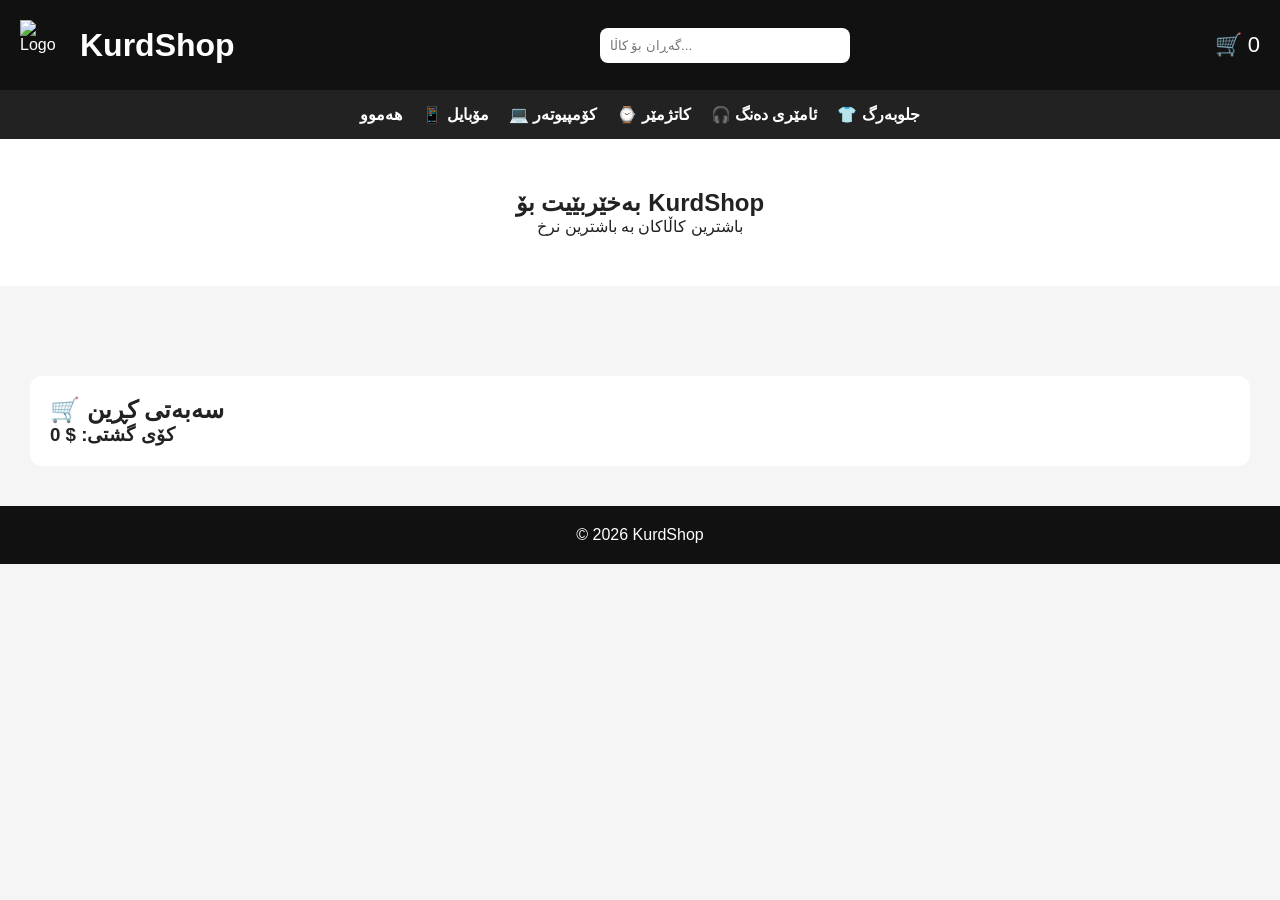
==== index.html @ cb3409f1 "Fix script and admin" ====
<!DOCTYPE html>
<html lang="ku">
<head>
    <meta charset="UTF-8">
    <meta name="viewport" content="width=device-width, initial-scale=1.0">
    <title>KurdShop</title>

    <link rel="stylesheet" href="style.css">
</head>

<body>

<header>

    <div class="logo">
        <img src="images/logo.png" alt="Logo">
        <h1>KurdShop</h1>
    </div>

    <div class="search">
        <input
            type="text"
            id="searchInput"
            placeholder="گەڕان بۆ کاڵا..."
        >
    </div>

    <div class="cart">
        🛒 <span id="cart-count">0</span>
    </div>

</header>

<nav class="menu">

<a href="#" data-filter="all">هەموو</a>

<a href="#" data-filter="مۆبایل">📱 مۆبایل</a>

<a href="#" data-filter="کۆمپیوتەر">💻 کۆمپیوتەر</a>

<a href="#" data-filter="کاتژمێر">⌚ کاتژمێر</a>

<a href="#" data-filter="ئامێری دەنگ">🎧 ئامێری دەنگ</a>

<a href="#" data-filter="جلوبەرگ">👕 جلوبەرگ</a>

</nav>

<section class="hero">

<h2>بەخێربێیت بۆ KurdShop</h2>

<p>باشترین کاڵاکان بە باشترین نرخ</p>

</section>

<main>

<div id="products" class="products">

</div>

</main>

<section class="cart-box">

<h2>🛒 سەبەتی کڕین</h2>

<ul id="cart-items"></ul>

<h3>

کۆی گشتی:

$

<span id="total-price">

0

</span>

</h3>

</section>

<footer>

<p>

© 2026 KurdShop

</p>

</footer>

<script type="module" src="script.js"></script>

</body>

</html>
---- style.css ----
*{
    margin:0;
    padding:0;
    box-sizing:border-box;
    font-family:Arial,sans-serif;
}

body{
    background:#f5f5f5;
    color:#222;
}

header{
    display:flex;
    justify-content:space-between;
    align-items:center;
    padding:20px;
    background:#111;
    color:#fff;
}

.logo{
    display:flex;
    align-items:center;
    gap:10px;
}

.logo img{
    width:50px;
    height:50px;
}

.search input{
    width:250px;
    padding:10px;
    border:none;
    border-radius:8px;
}

.cart{
    font-size:22px;
}

.menu{
    display:flex;
    justify-content:center;
    gap:20px;
    background:#222;
    padding:15px;
}

.menu a{
    color:white;
    text-decoration:none;
    font-weight:bold;
}

.hero{
    text-align:center;
    padding:50px 20px;
    background:#ffffff;
}

.products{
    display:grid;
    grid-template-columns:repeat(auto-fit,minmax(250px,1fr));
    gap:20px;
    padding:30px;
}
.product{
    background:white;
    border-radius:12px;
    padding:15px;
    text-align:center;
    box-shadow:0 2px 8px rgba(0,0,0,.1);
    transition:.3s;
    position:relative;
}

.product:hover{
    transform:translateY(-5px);
}

.product img{
    width:100%;
    height:220px;
    object-fit:cover;
    border-radius:10px;
}

.product h2{
    margin:15px 0;
    font-size:20px;
}

.product p{
    font-size:18px;
    color:#27ae60;
    font-weight:bold;
}

.add-cart{
    width:100%;
    margin-top:15px;
    padding:12px;
    border:none;
    border-radius:8px;
    background:#007bff;
    color:white;
    cursor:pointer;
    font-size:16px;
}

.add-cart:hover{
    background:#0056b3;
}

.favorite{
    position:absolute;
    top:10px;
    right:10px;
    font-size:24px;
    cursor:pointer;
}

.cart-box{
    background:white;
    margin:30px;
    padding:20px;
    border-radius:12px;
}

footer{
    background:#111;
    color:white;
    text-align:center;
    padding:20px;
    margin-top:40px;
}

@media(max-width:768px){

header{
    flex-direction:column;
    gap:15px;
}

.search input{
    width:100%;
}

.menu{
    flex-wrap:wrap;
}

.products{
    grid-template-columns:1fr;
}

}
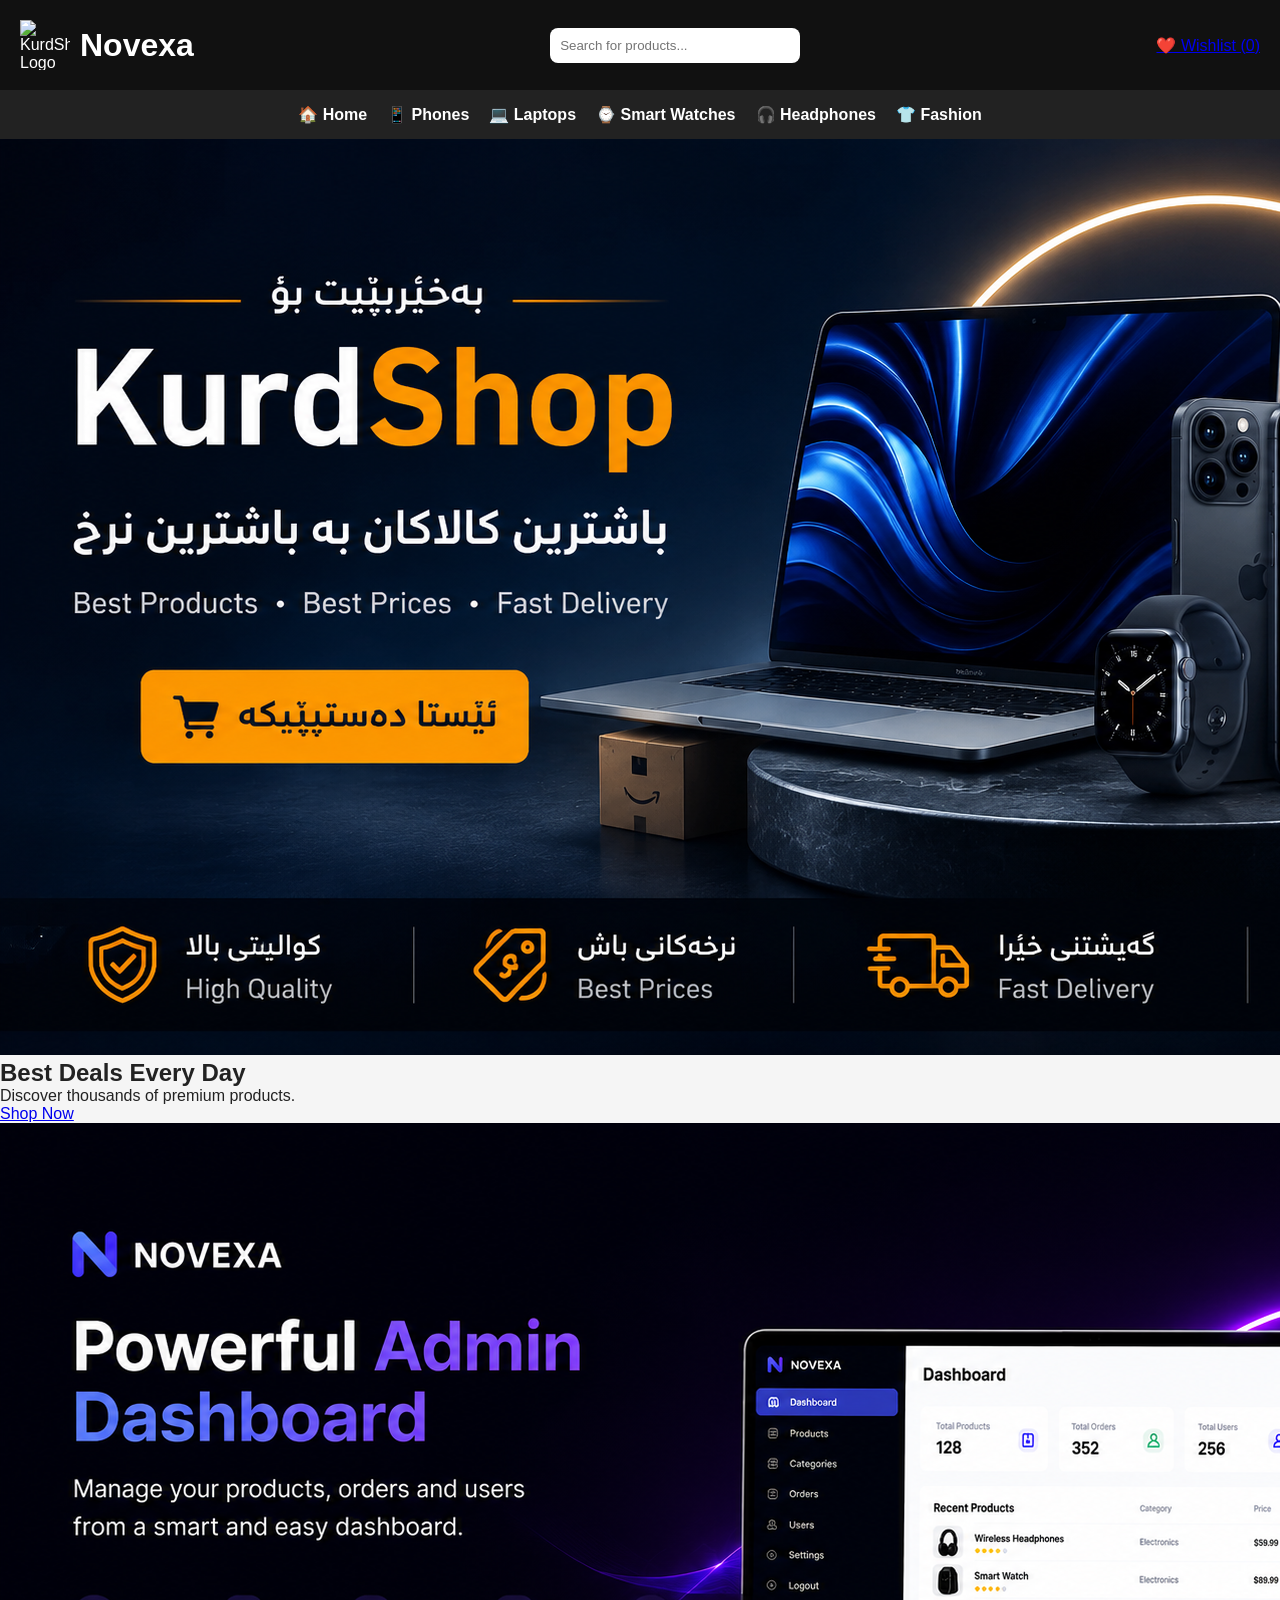
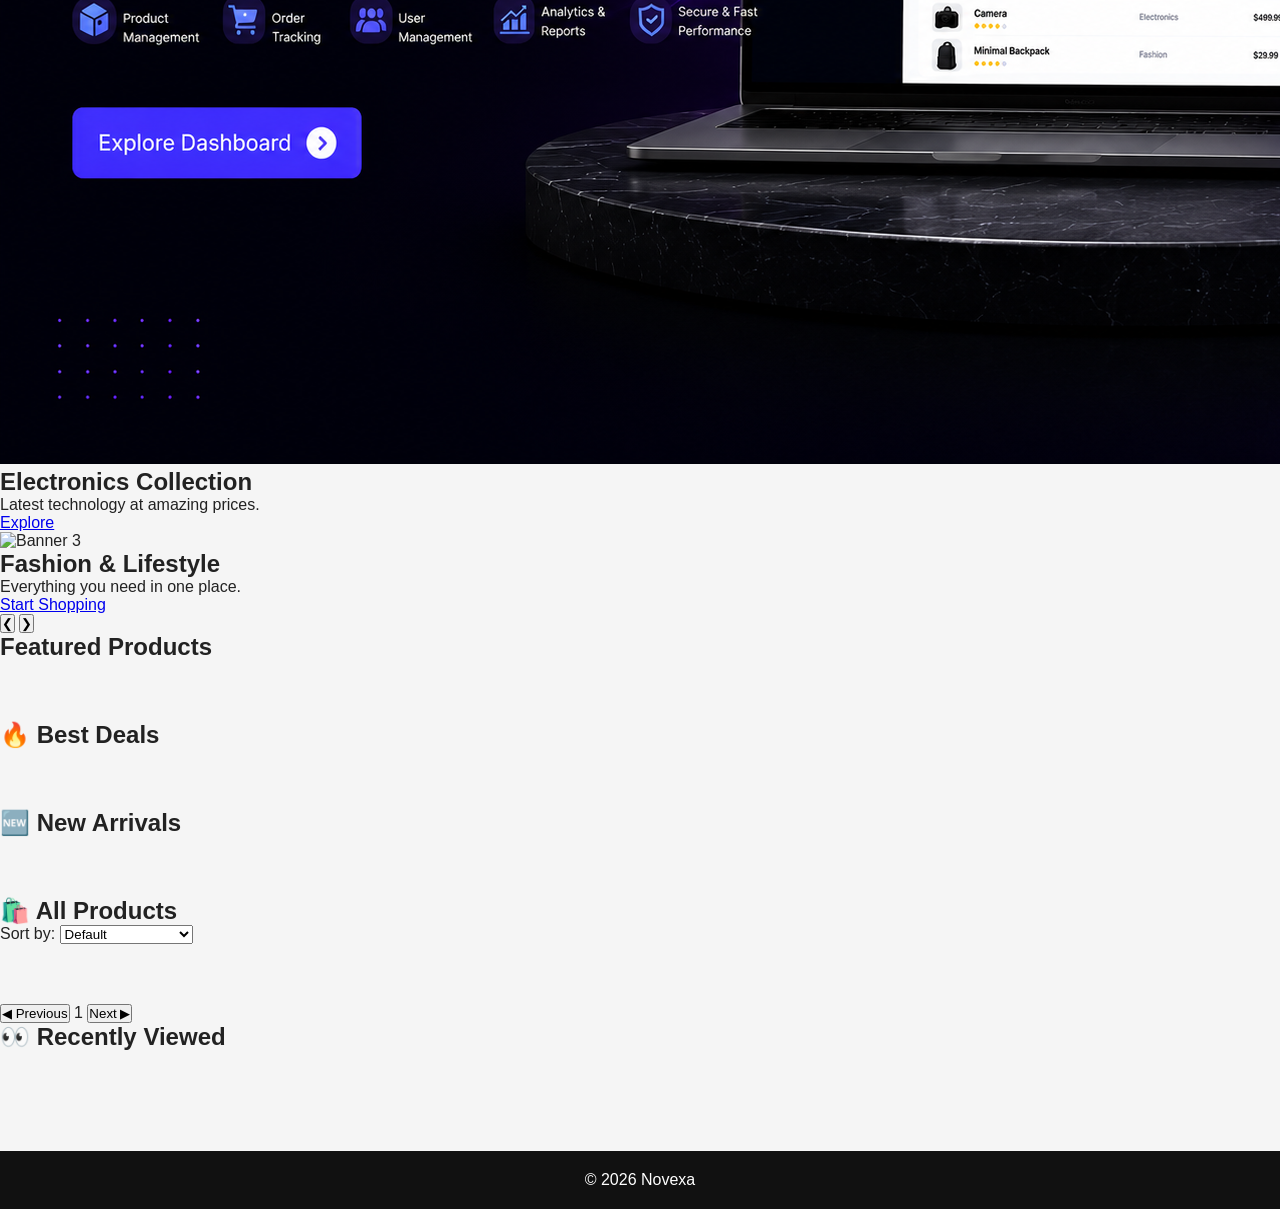
==== commit 1a332eb3: "git add. git commit -m "add recently viewed products feature"" ====
--- a/index.html
+++ b/index.html
@@ -3,7 +3,7 @@
 <head>
     <meta charset="UTF-8">
     <meta name="viewport" content="width=device-width, initial-scale=1.0">
-    <title>KurdShop</title>
+    <title>Novexa</title>
 
     <link rel="stylesheet" href="style.css">
 </head>
@@ -13,83 +13,192 @@
 <header>
 
     <div class="logo">
-        <img src="images/logo.png" alt="Logo">
-        <h1>KurdShop</h1>
+
+        <img src="images/logo.png" alt="KurdShop Logo">
+
+        <h1>Novexa</h1>
+
     </div>
 
     <div class="search">
+
         <input
             type="text"
             id="searchInput"
-            placeholder="گەڕان بۆ کاڵا..."
+            placeholder="Search for products..."
         >
-    </div>
-
-    <div class="cart">
-        🛒 <span id="cart-count">0</span>
+
+    </div>
+
+    <div class="header-actions">
+
+        <a href="wishlist.html" class="header-btn" id="wishlistLink">
+            ❤️ Wishlist (<span id="wishlistCount">0</span>)
+        </a>
+
     </div>
 
 </header>
 
 <nav class="menu">
 
-<a href="#" data-filter="all">هەموو</a>
-
-<a href="#" data-filter="مۆبایل">📱 مۆبایل</a>
-
-<a href="#" data-filter="کۆمپیوتەر">💻 کۆمپیوتەر</a>
-
-<a href="#" data-filter="کاتژمێر">⌚ کاتژمێر</a>
-
-<a href="#" data-filter="ئامێری دەنگ">🎧 ئامێری دەنگ</a>
-
-<a href="#" data-filter="جلوبەرگ">👕 جلوبەرگ</a>
+<a href="#" data-filter="all">🏠 Home</a>
+
+<a href="#" data-filter="Phones">📱 Phones</a>
+
+<a href="#" data-filter="Laptops">💻 Laptops</a>
+
+<a href="#" data-filter="Smart Watches">⌚ Smart Watches</a>
+
+<a href="#" data-filter="Headphones">🎧 Headphones</a>
+
+<a href="#" data-filter="Fashion">👕 Fashion</a>
 
 </nav>
 
-<section class="hero">
-
-<h2>بەخێربێیت بۆ KurdShop</h2>
-
-<p>باشترین کاڵاکان بە باشترین نرخ</p>
-
-</section>
-
+<section class="hero-slider">
+
+    <div class="slide active">
+        <img src="images/banner1.png" alt="Banner 1">
+
+        <div class="hero-content">
+            <h1>Best Deals Every Day</h1>
+            <p>Discover thousands of premium products.</p>
+
+            <a href="#products" class="hero-btn">
+                Shop Now
+            </a>
+        </div>
+    </div>
+
+    <div class="slide">
+        <img src="images/banner2.png" alt="Banner 2">
+
+        <div class="hero-content">
+            <h1>Electronics Collection</h1>
+            <p>Latest technology at amazing prices.</p>
+
+            <a href="#products" class="hero-btn">
+                Explore
+            </a>
+        </div>
+    </div>
+
+    <div class="slide">
+        <img src="images/banner3.png" alt="Banner 3">
+
+        <div class="hero-content">
+            <h1>Fashion & Lifestyle</h1>
+            <p>Everything you need in one place.</p>
+
+            <a href="#products" class="hero-btn">
+                Start Shopping
+            </a>
+        </div>
+    </div>
+
+    <button class="prev">&#10094;</button>
+    <button class="next">&#10095;</button>
+
+</section>
+
+
+<section class="featured">
+
+    <h2 class="section-title">Featured Products</h2>
+
+    <div id="featuredProducts" class="products">
+
+    </div>
+
+</section>
+
+
+
+<section class="best-deals">
+
+    <h2>🔥 Best Deals</h2>
+
+    <div id="bestDeals" class="products">
+
+    </div>
+
+</section>
+
+<section class="new-arrivals">
+
+    <h2>🆕 New Arrivals</h2>
+
+    <div id="newArrivals" class="products">
+
+    </div>
+
+</section>
 <main>
 
-<div id="products" class="products">
-
-</div>
+<section class="all-products">
+    <h2 class="section-title">🛍️ All Products</h2>
+
+    <div class="sort-bar">
+
+        <label for="sortProducts">Sort by:</label>
+
+        <select id="sortProducts">
+
+            <option value="default">Default</option>
+
+            <option value="price-low">Price: Low → High</option>
+
+            <option value="price-high">Price: High → Low</option>
+
+            <option value="name-asc">Name: A → Z</option>
+
+            <option value="name-desc">Name: Z → A</option>
+
+        </select>
+
+    </div>
+
+    <div id="products" class="products">
+
+    </div>
+
+    <div class="pagination">
+
+        <button id="prevPage">
+            ◀ Previous
+        </button>
+
+        <span id="pageNumber">
+            1
+        </span>
+
+        <button id="nextPage">
+            Next ▶
+        </button>
+
+    </div>
+
+</section>
+<section class="recently-viewed">
+
+    <h2>👀 Recently Viewed</h2>
+
+    <div id="recentlyViewedProducts" class="products">
+
+    </div>
+
+</section>
 
 </main>
 
-<section class="cart-box">
-
-<h2>🛒 سەبەتی کڕین</h2>
-
-<ul id="cart-items"></ul>
-
-<h3>
-
-کۆی گشتی:
-
-$
-
-<span id="total-price">
-
-0
-
-</span>
-
-</h3>
-
-</section>
+
 
 <footer>
 
 <p>
 
-© 2026 KurdShop
+© 2026 Novexa
 
 </p>
 
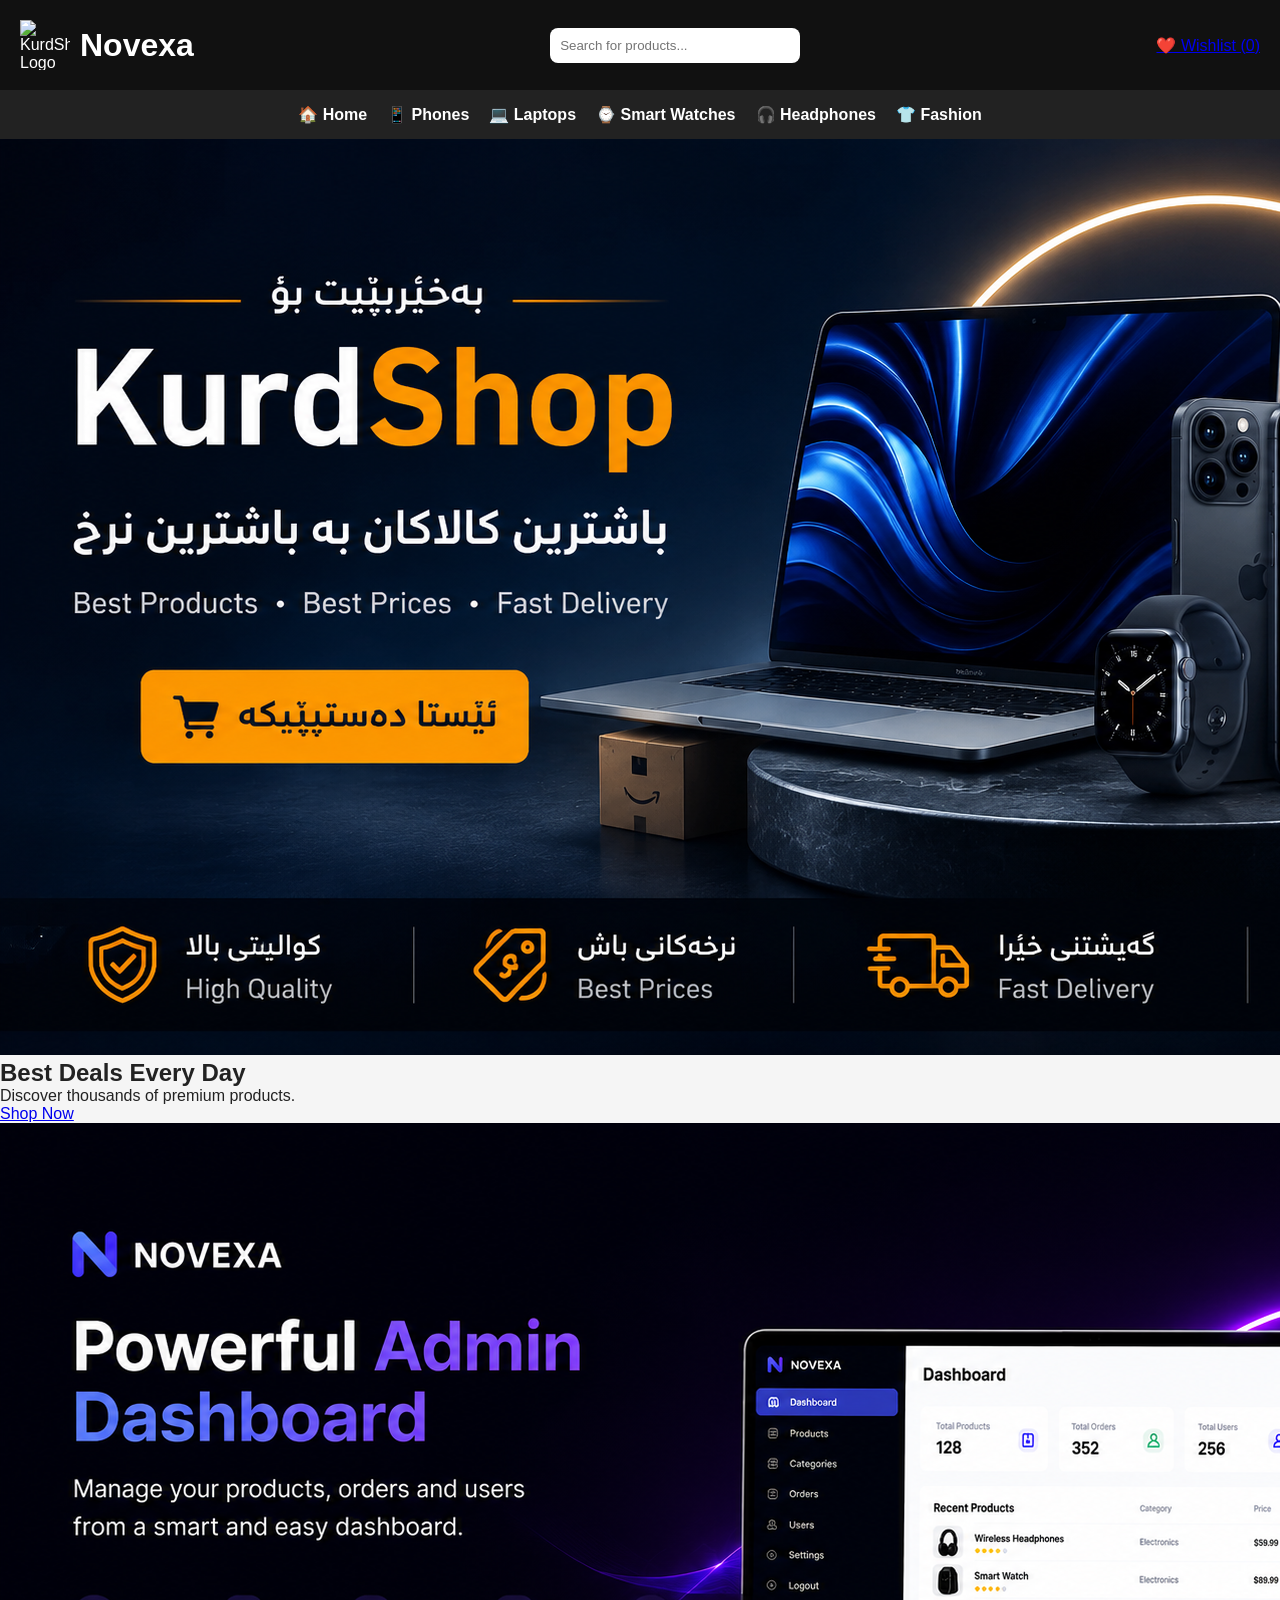
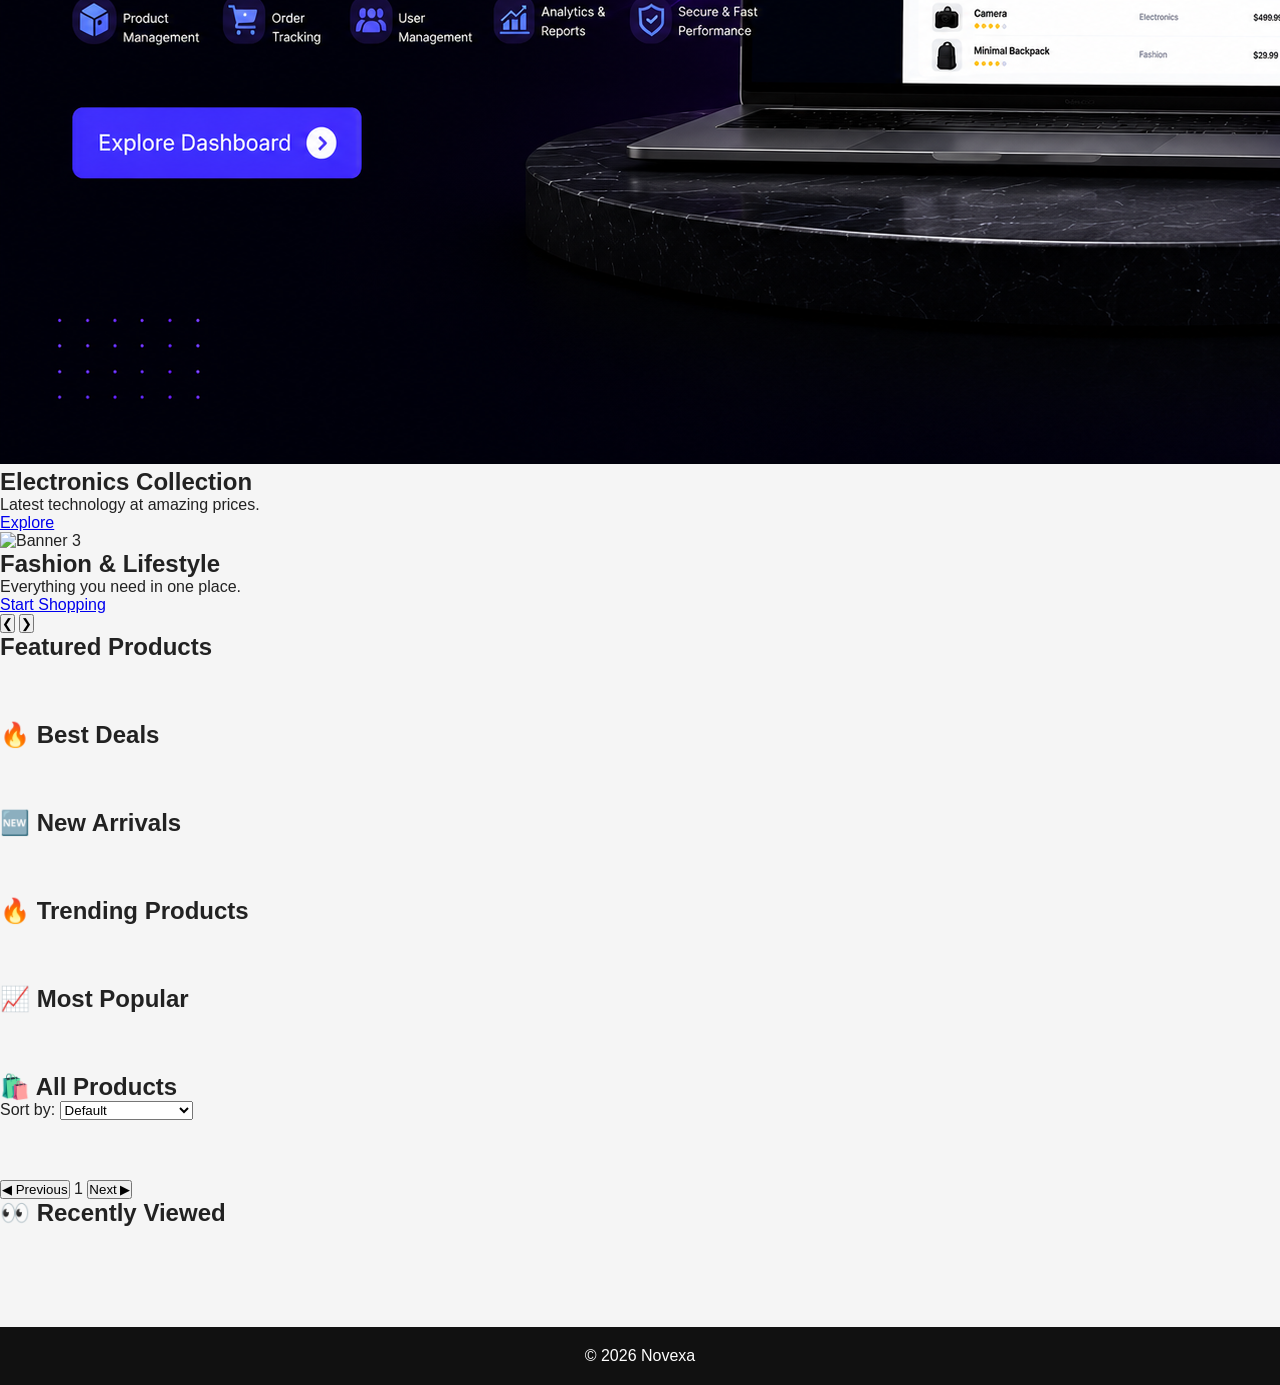
==== commit 1dc0b030: "git add. git commit -m "add most popular products section based on click count" add push origin main" ====
--- a/index.html
+++ b/index.html
@@ -2,10 +2,35 @@
 <html lang="ku">
 <head>
     <meta charset="UTF-8">
+
     <meta name="viewport" content="width=device-width, initial-scale=1.0">
-    <title>Novexa</title>
-
+    
+    <title>Novexa | Best Deals on Amazon & AliExpress Products</title>
+
+    <meta name="description" content="Discover the best Amazon and AliExpress deals with Novexa. Compare products, find top offers, and shop smarter.">
+
+    <meta name="keywords" content="Novexa, Amazon Deals, AliExpress Deals, Best Products, Online Shopping, Affiliate Marketplace">
+
+    <meta name="author" content="Novexa">
+
+    <meta name="robots" content="index, follow">
+
+    <meta property="og:type" content="website">
+
+    <meta property="og:title" content="Novexa | Best Deals on Amazon & AliExpress Products">
+
+    <meta property="og:description" content="Discover the best Amazon and AliExpress deals with Novexa.">
+
+    <meta property="og:image" content="images/logo.png">
+
+    <meta property="og:url" content="https://YOUR-DOMAIN.com">
+
+    <meta property="og:site_name" content="Novexa">
+
+    <link rel="icon" type="image/png" href="images/logo.png">
     <link rel="stylesheet" href="style.css">
+    <link rel="preconnect" href="https://fonts.googleapis.com">
+    <link rel="preconnect" href="https://fonts.gstatic.com" crossorigin>
 </head>
 
 <body>
@@ -136,6 +161,22 @@
 </section>
 <main>
 
+<section class="trending-products">
+
+    <h2 class="section-title">🔥 Trending Products</h2>
+
+    <div id="trendingProducts" class="products">
+
+    </div>
+
+</section>
+<section class="popular-products">
+
+    <h2 class="section-title">📈 Most Popular</h2>
+
+    <div id="popularProducts" class="products"></div>
+
+</section>
 <section class="all-products">
     <h2 class="section-title">🛍️ All Products</h2>
 
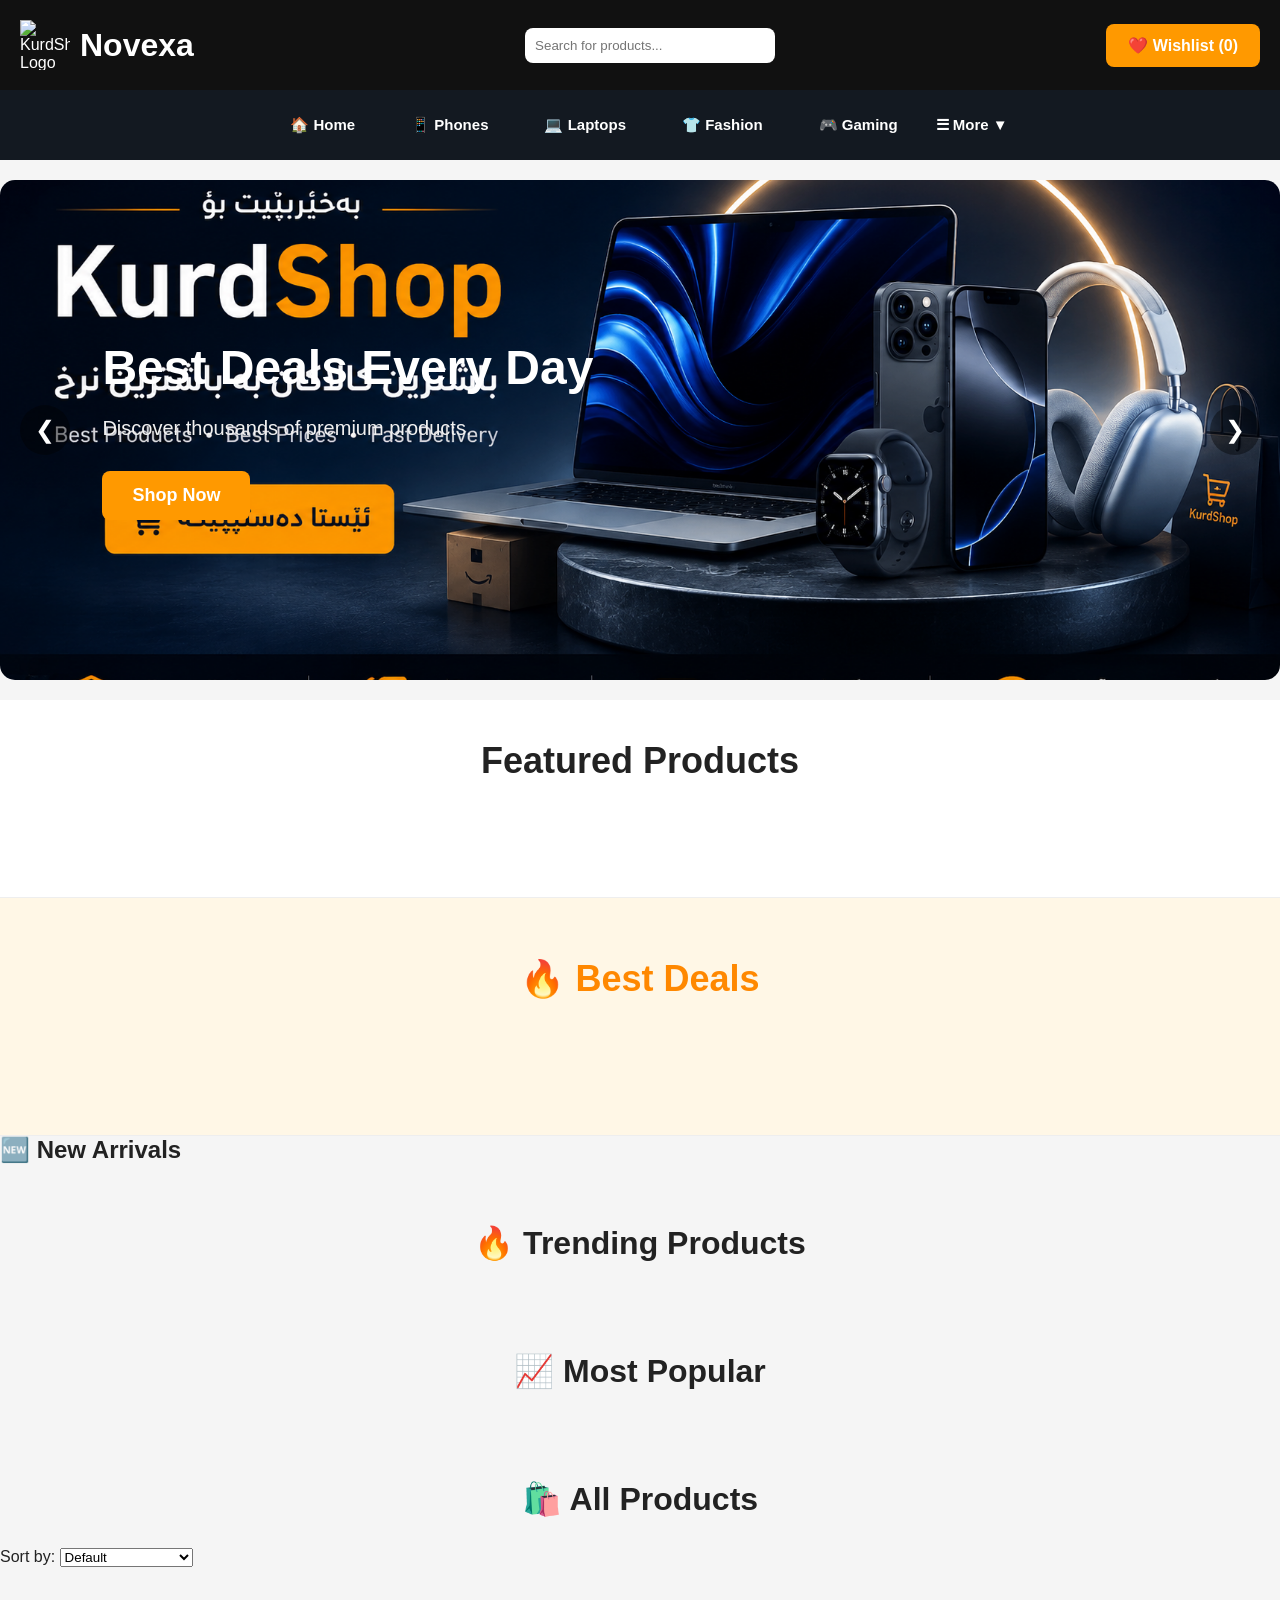
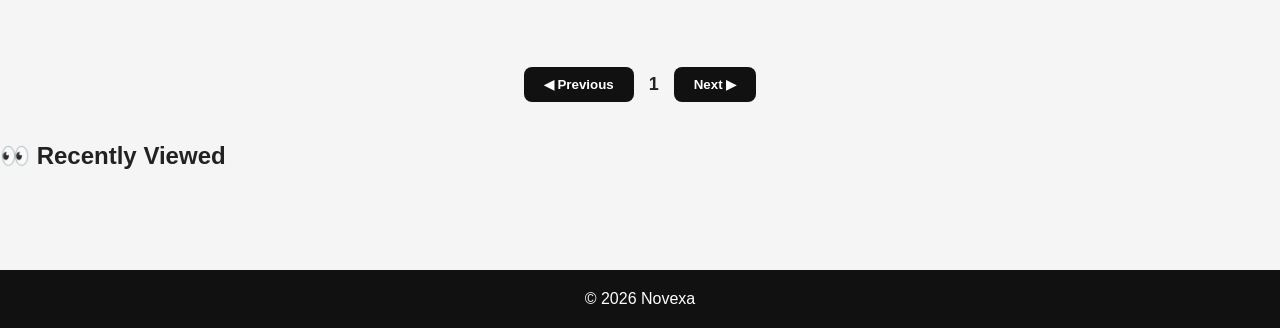
==== commit b2d98fd9: "add More dropdown toggle behavior" ====
--- a/index.html
+++ b/index.html
@@ -67,17 +67,61 @@
 
 <nav class="menu">
 
-<a href="#" data-filter="all">🏠 Home</a>
-
-<a href="#" data-filter="Phones">📱 Phones</a>
-
-<a href="#" data-filter="Laptops">💻 Laptops</a>
-
-<a href="#" data-filter="Smart Watches">⌚ Smart Watches</a>
-
-<a href="#" data-filter="Headphones">🎧 Headphones</a>
-
-<a href="#" data-filter="Fashion">👕 Fashion</a>
+    <a href="#" data-filter="all">🏠 Home</a>
+
+    <a href="#" data-filter="Phones">📱 Phones</a>
+
+    <a href="#" data-filter="Laptops">💻 Laptops</a>
+
+    <a href="#" data-filter="Fashion">👕 Fashion</a>
+
+    <a href="#" data-filter="Gaming">🎮 Gaming</a>
+
+    <div class="dropdown">
+
+        <button id="moreBtn" class="dropbtn" type="button">
+            ☰ More ▼
+        </button>
+
+        <div class="dropdown-content">
+
+            <a href="#" data-filter="Smart Watches">⌚ Smart Watches</a>
+
+            <a href="#" data-filter="Headphones">🎧 Audio</a>
+
+            <a href="#" data-filter="Cameras">📷 Cameras</a>
+
+            <a href="#" data-filter="PC Accessories">🖥️ PC Accessories</a>
+
+            <a href="#" data-filter="Shoes">👟 Shoes</a>
+
+            <a href="#" data-filter="Bags">👜 Bags</a>
+
+            <a href="#" data-filter="Beauty">💄 Beauty</a>
+
+            <a href="#" data-filter="Home & Kitchen">🏡 Home & Kitchen</a>
+
+            <a href="#" data-filter="Furniture">🪑 Furniture</a>
+
+            <a href="#" data-filter="Sports">🏋️ Sports</a>
+
+            <a href="#" data-filter="Toys">🧸 Toys</a>
+
+            <a href="#" data-filter="Books">📚 Books</a>
+
+            <a href="#" data-filter="Baby">👶 Baby</a>
+
+            <a href="#" data-filter="Pet Supplies">🐶 Pet Supplies</a>
+
+            <a href="#" data-filter="Automotive">🚗 Automotive</a>
+
+            <a href="#" data-filter="TVs">📺 TVs</a>
+
+            <a href="#" data-filter="Deals">⚡ Deals</a>
+
+        </div>
+
+    </div>
 
 </nav>
 
--- a/style.css
+++ b/style.css
@@ -29,6 +29,15 @@
     width:50px;
     height:50px;
 }
+.logo a{
+    display:flex;
+    align-items:center;
+}
+
+.logo img{
+    object-fit:contain;
+    flex-shrink:0;
+}
 
 .search input{
     width:250px;
@@ -81,11 +90,16 @@
     transform:translateY(-5px);
 }
 
-.product img{
-    width:100%;
-    height:220px;
-    object-fit:cover;
-    border-radius:10px;
+.product img {
+    width: 100%;
+    height: 220px;
+    object-fit: contain;
+    border-radius: 10px;
+    transition: transform 0.3s ease;
+}
+
+.product img:hover {
+    transform: scale(1.05);
 }
 
 .product h2{
@@ -157,4 +171,610 @@
     grid-template-columns:1fr;
 }
 
+}
+#dashboard{
+    display:grid;
+    grid-template-columns:repeat(auto-fit,minmax(180px,1fr));
+    gap:20px;
+    margin:25px 0;
+}
+
+.card{
+    background:#fff;
+    border-radius:12px;
+    padding:20px;
+    text-align:center;
+    box-shadow:0 5px 15px rgba(0,0,0,.1);
+    transition:.3s;
+}
+
+.card:hover{
+    transform:translateY(-5px);
+}
+
+.card h3{
+    margin:0;
+    color:#666;
+    font-size:16px;
+}
+
+.card h2{
+    margin-top:12px;
+    font-size:32px;
+    color:#007bff;
+}
+.buy-btn{
+    display:block;
+    background:#ff9900;
+    color:#fff;
+    text-decoration:none;
+    padding:12px;
+    border-radius:8px;
+    text-align:center;
+    font-weight:bold;
+    margin-top:10px;
+}
+
+.buy-btn:hover{
+    background:#e68a00;
+}
+.hero{
+    width:100%;
+    min-height:500px;
+    background:linear-gradient(rgba(0,0,0,.55),rgba(0,0,0,.55)),
+    url("images/banner.jpg");
+    background-size:cover;
+    background-position:center;
+    display:flex;
+    align-items:center;
+    justify-content:center;
+    text-align:center;
+    padding:40px;
+}
+
+.hero-content{
+    max-width:700px;
+    color:#fff;
+}
+
+.hero-content h1{
+    font-size:52px;
+    margin-bottom:20px;
+    font-weight:700;
+}
+
+.hero-content p{
+    font-size:20px;
+    line-height:1.8;
+    margin-bottom:35px;
+    color:#f1f1f1;
+}
+
+.hero-btn{
+    display:inline-block;
+    background:#ff9900;
+    color:#fff;
+    text-decoration:none;
+    padding:16px 38px;
+    border-radius:10px;
+    font-size:18px;
+    font-weight:bold;
+    transition:.3s;
+}
+
+.hero-btn:hover{
+    background:#e68a00;
+    transform:translateY(-3px);
+}
+.header-actions{
+    display:flex;
+    align-items:center;
+    gap:15px;
+}
+
+.header-btn{
+    text-decoration:none;
+    color:#fff;
+    background:#ff9900;
+    padding:12px 22px;
+    border-radius:8px;
+    font-weight:bold;
+    transition:.3s;
+}
+
+.header-btn:hover{
+    background:#e68a00;
+}
+.menu{
+    display:flex;
+    justify-content:center;
+    align-items:center;
+    gap:25px;
+    background:#131921;
+    padding:16px 20px;
+    overflow-x:auto;
+}
+
+.menu a{
+    color:#fff;
+    text-decoration:none;
+    font-size:16px;
+    font-weight:600;
+    padding:10px 18px;
+    border-radius:8px;
+    transition:.3s;
+    white-space:nowrap;
+}
+
+.menu a:hover{
+    background:#ff9900;
+    color:#fff;
+    transform:translateY(-2px);
+}
+.featured{
+    text-align:center;
+    padding:60px 20px 30px;
+    background:#fff;
+}
+
+.featured h2{
+    font-size:36px;
+    margin-bottom:15px;
+    color:#222;
+}
+
+.featured p{
+    color:#666;
+    font-size:18px;
+    max-width:700px;
+    margin:auto;
+    line-height:1.7;
+}
+.best-deals{
+    background:#fff7e6;
+    text-align:center;
+    padding:60px 20px;
+    border-top:1px solid #eee;
+    border-bottom:1px solid #eee;
+}
+
+.best-deals h2{
+    font-size:36px;
+    color:#ff8800;
+    margin-bottom:15px;
+}
+
+.best-deals p{
+    font-size:18px;
+    color:#555;
+    max-width:700px;
+    margin:auto;
+    line-height:1.7;
+}
+.rating{
+    color:#ffb400;
+    font-size:18px;
+    margin:10px 0;
+}
+
+.rating span{
+    color:#555;
+    font-size:15px;
+}
+
+.price{
+    font-size:26px;
+    color:#27ae60;
+    font-weight:bold;
+}
+
+.shipping{
+    color:#008000;
+    font-size:15px;
+    margin:10px 0;
+    font-weight:bold;
+}
+
+.buy-btn{
+    display:block;
+    margin-top:15px;
+    background:#ff9900;
+    color:#fff;
+    text-decoration:none;
+    padding:14px;
+    border-radius:10px;
+    font-weight:bold;
+    transition:.3s;
+}
+
+.buy-btn:hover{
+    background:#e68a00;
+    transform:translateY(-2px);
+}
+.badge{
+    position:absolute;
+    top:15px;
+    left:15px;
+    background:#ff3b30;
+    color:#fff;
+    padding:6px 12px;
+    border-radius:20px;
+    font-size:13px;
+    font-weight:bold;
+    z-index:2;
+    box-shadow:0 3px 10px rgba(0,0,0,.2);
+}
+.discount{
+    position:absolute;
+    top:55px;
+    left:15px;
+    background:#27ae60;
+    color:#fff;
+    padding:6px 12px;
+    border-radius:20px;
+    font-size:13px;
+    font-weight:bold;
+    z-index:2;
+}
+.wishlist{
+    position:absolute;
+    top:15px;
+    right:15px;
+    width:42px;
+    height:42px;
+    background:#fff;
+    border-radius:50%;
+    display:flex;
+    align-items:center;
+    justify-content:center;
+    cursor:pointer;
+    font-size:22px;
+    box-shadow:0 4px 12px rgba(0,0,0,.15);
+    transition:.3s;
+}
+
+.wishlist:hover{
+    transform:scale(1.1);
+    background:#ffe6e6;
+}
+/* =========================
+   HERO SLIDER
+========================= */
+
+.hero-slider{
+    position:relative;
+    width:100%;
+    height:500px;
+    overflow:hidden;
+    border-radius:15px;
+    margin:20px auto;
+}
+
+.slide{
+    display:none;
+    position:absolute;
+    width:100%;
+    height:100%;
+}
+
+.slide.active{
+    display:block;
+}
+
+.slide img{
+    width:100%;
+    height:100%;
+    object-fit:cover;
+}
+
+.hero-content{
+    position:absolute;
+    top:50%;
+    left:8%;
+    transform:translateY(-50%);
+    color:#fff;
+    max-width:500px;
+}
+
+.hero-content h1{
+    font-size:48px;
+    margin-bottom:15px;
+}
+
+.hero-content p{
+    font-size:20px;
+    margin-bottom:25px;
+}
+
+.hero-btn{
+    display:inline-block;
+    padding:14px 30px;
+    background:#ff9900;
+    color:#fff;
+    text-decoration:none;
+    border-radius:8px;
+    font-weight:bold;
+    transition:.3s;
+}
+
+.hero-btn:hover{
+    background:#e68a00;
+}
+
+.prev,
+.next{
+    position:absolute;
+    top:50%;
+    transform:translateY(-50%);
+    background:rgba(0,0,0,.4);
+    color:#fff;
+    border:none;
+    width:50px;
+    height:50px;
+    cursor:pointer;
+    font-size:24px;
+    border-radius:50%;
+}
+
+.prev{
+    left:20px;
+}
+
+.next{
+    right:20px;
+}
+
+@media(max-width:768px){
+
+.hero-slider{
+    height:250px;
+}
+
+.hero-content h1{
+    font-size:28px;
+}
+
+.hero-content p{
+    font-size:15px;
+}
+
+.hero-btn{
+    padding:10px 20px;
+}
+
+}
+/* Featured Products */
+
+.featured{
+    padding:40px 20px;
+}
+
+.section-title{
+    text-align:center;
+    font-size:32px;
+    margin-bottom:30px;
+    color:#222;
+    font-weight:700;
+}
+/* Admin Products */
+
+#adminProducts{
+    display:grid;
+    grid-template-columns:repeat(auto-fit,minmax(250px,1fr));
+    gap:20px;
+    margin-top:30px;
+}
+
+#adminProducts .product{
+    position:relative;
+    background:#fff;
+    border-radius:12px;
+    padding:15px;
+    text-align:center;
+    box-shadow:0 2px 10px rgba(0,0,0,.1);
+}
+
+#adminProducts .product img{
+    width:100%;
+    height:220px;
+    object-fit:cover;
+    border-radius:10px;
+}
+
+#adminProducts .badge{
+    position:absolute;
+    top:10px;
+    left:10px;
+    background:#ff3b30;
+    color:#fff;
+    padding:6px 12px;
+    border-radius:20px;
+    font-size:13px;
+    font-weight:bold;
+}
+.image-box{
+    position:relative;
+}
+
+.image-box .badge{
+    position:absolute;
+    top:15px;
+    left:15px;
+    z-index:10;
+}
+.remove-btn{
+
+    width:100%;
+    margin-top:10px;
+    padding:10px;
+
+    border:none;
+
+    border-radius:8px;
+
+    background:#ff3b30;
+
+    color:#fff;
+
+    cursor:pointer;
+
+    font-weight:bold;
+
+}
+
+.remove-btn:hover{
+
+    opacity:.9;
+
+}
+.pagination{
+
+    display:flex;
+
+    justify-content:center;
+
+    align-items:center;
+
+    gap:15px;
+
+    margin:40px 0;
+
+}
+
+.pagination button{
+
+    padding:10px 20px;
+
+    border:none;
+
+    border-radius:8px;
+
+    cursor:pointer;
+
+    background:#111;
+
+    color:#fff;
+
+    font-weight:bold;
+
+}
+
+.pagination span{
+
+    font-size:18px;
+
+    font-weight:bold;
+
+}
+
+@media (max-width: 768px) {
+
+    .products {
+        grid-template-columns: repeat(2, 1fr);
+        gap: 12px;
+    }
+
+    .product {
+        padding: 12px;
+    }
+
+    .product h2 {
+        font-size: 15px;
+    }
+
+    .price {
+        font-size: 18px;
+    }
+
+    .buy-btn {
+        font-size: 14px;
+        padding: 10px;
+    }
+
+}
+
+/* =========================
+   Dropdown Menu
+========================= */
+
+.menu{
+    display:flex;
+    align-items:center;
+    gap:20px;
+}
+
+.menu a,
+.dropbtn{
+    color:#fff;
+    text-decoration:none;
+    background:none;
+    border:none;
+    cursor:pointer;
+    font-size:15px;
+    font-weight:600;
+    transition:.3s;
+}
+
+.menu a:hover,
+.dropbtn:hover{
+    color:#f5b400;
+}
+
+.dropdown{
+    position:relative;
+}
+
+.dropdown-content{
+    display:none;
+    position:absolute;
+    top:45px;
+    right:0;
+    min-width:240px;
+    background:#111;
+    border:1px solid rgba(255,215,0,.25);
+    border-radius:14px;
+    overflow:hidden;
+    box-shadow:0 15px 40px rgba(0,0,0,.45);
+    z-index:999;
+}
+
+.dropdown-content a{
+    display:block;
+    padding:14px 18px;
+    color:#fff;
+    text-decoration:none;
+    transition:.3s;
+    border-bottom:1px solid rgba(255,255,255,.05);
+}
+
+.dropdown-content a:last-child{
+    border-bottom:none;
+}
+
+.dropdown-content a:hover{
+    background:#f5b400;
+    color:#000;
+    padding-left:26px;
+}
+
+.dropdown-content.show{
+
+    display:block;
+
+    animation:dropdownFade .25s ease;
+
+}
+
+@keyframes dropdownFade{
+
+    from{
+        opacity:0;
+        transform:translateY(-10px);
+    }
+
+    to{
+        opacity:1;
+        transform:translateY(0);
+    }
+
 }
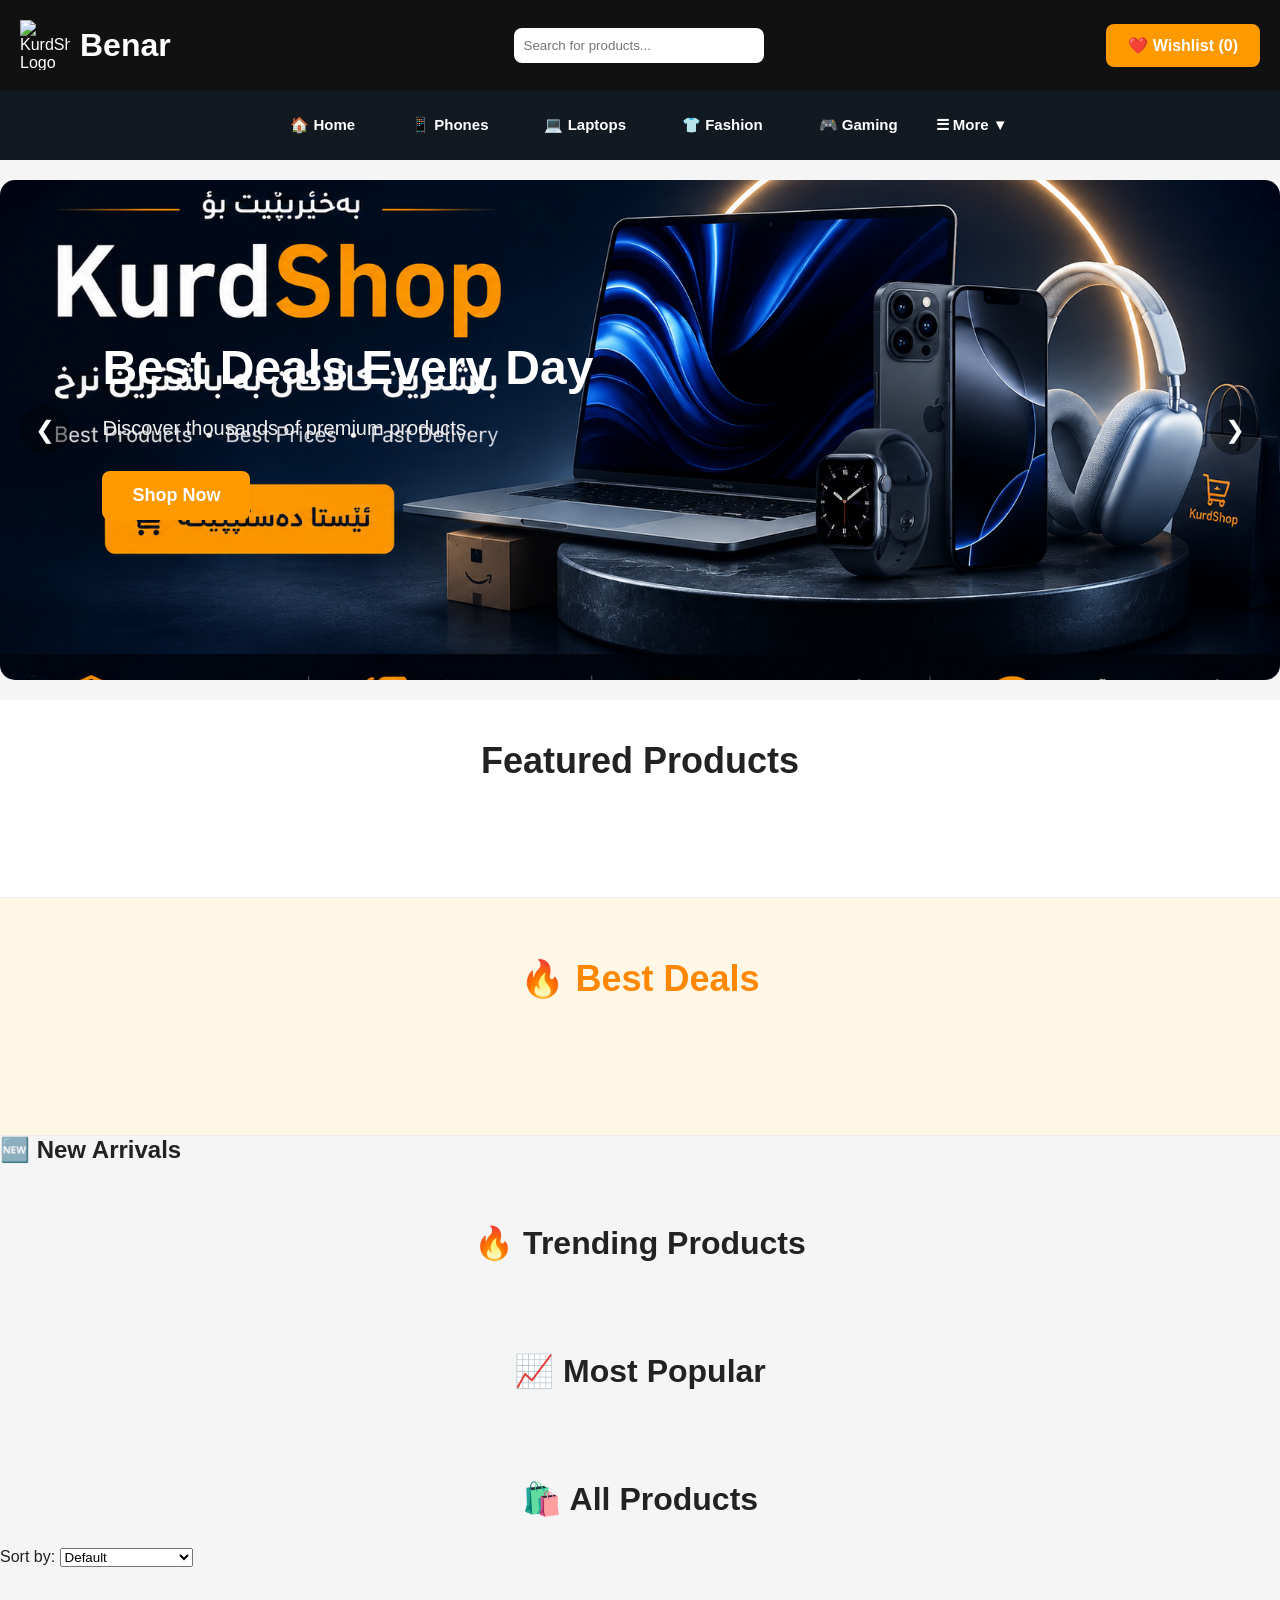
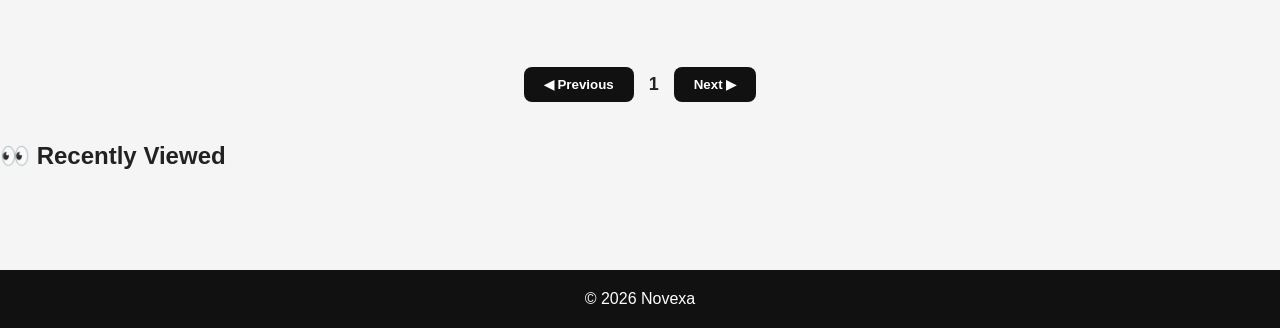
==== commit 6e73563f: "git add. git commit -m "update name"" ====
--- a/index.html
+++ b/index.html
@@ -5,7 +5,7 @@
 
     <meta name="viewport" content="width=device-width, initial-scale=1.0">
     
-    <title>Novexa | Best Deals on Amazon & AliExpress Products</title>
+    <title>Benar | Best Deals on Amazon & AliExpress Products</title>
 
     <meta name="description" content="Discover the best Amazon and AliExpress deals with Novexa. Compare products, find top offers, and shop smarter.">
 
@@ -41,7 +41,7 @@
 
         <img src="images/logo.png" alt="KurdShop Logo">
 
-        <h1>Novexa</h1>
+        <h1>Benar</h1>
 
     </div>
 
